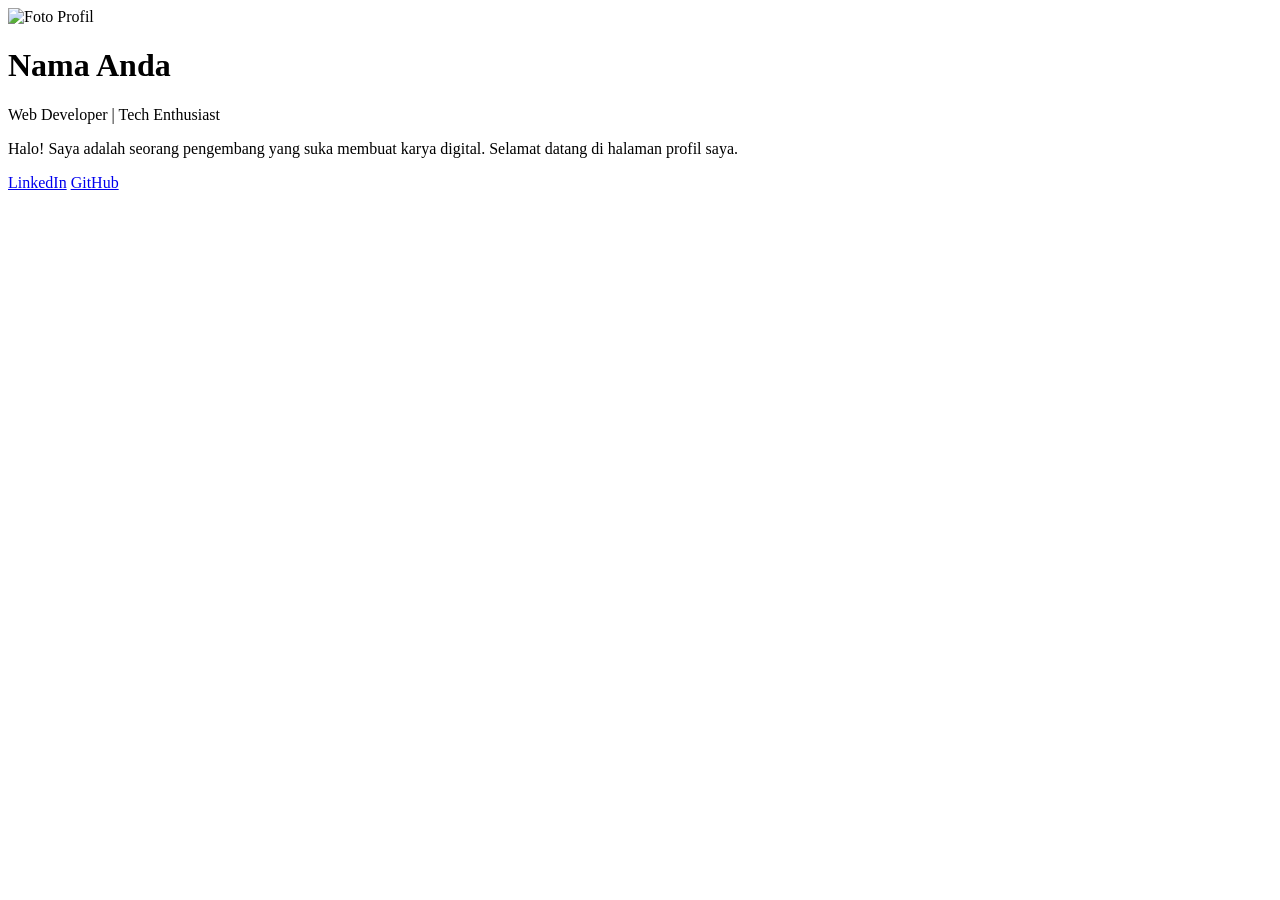
==== index.html @ d585cf70 "Create index.html" ====
<!DOCTYPE html>
<html lang="id">
<head>
    <meta charset="UTF-8">
    <meta name="viewport" content="width=device-width, initial-scale=1.0">
    <title>Profil Saya</title>
    <link rel="stylesheet" href="style.css">
</head>
<body>
    <div class="container">
        <!-- Ganti URL di bawah dengan link foto Anda -->
        <img src="https://via.placeholder.com/150" alt="Foto Profil" class="profile-img">
        
        <h1>Nama Anda</h1>
        <p class="title">Web Developer | Tech Enthusiast</p>
        <p class="about">Halo! Saya adalah seorang pengembang yang suka membuat karya digital. Selamat datang di halaman profil saya.</p>
        
        <div class="links">
            <!-- Ubah link di bawah dengan sosial media Anda -->
            <a href="https://linkedin.com/in/username" target="_blank">LinkedIn</a>
            <a href="https://github.com/username" target="_blank">GitHub</a>
        </div>
    </div>
</body>
</html>
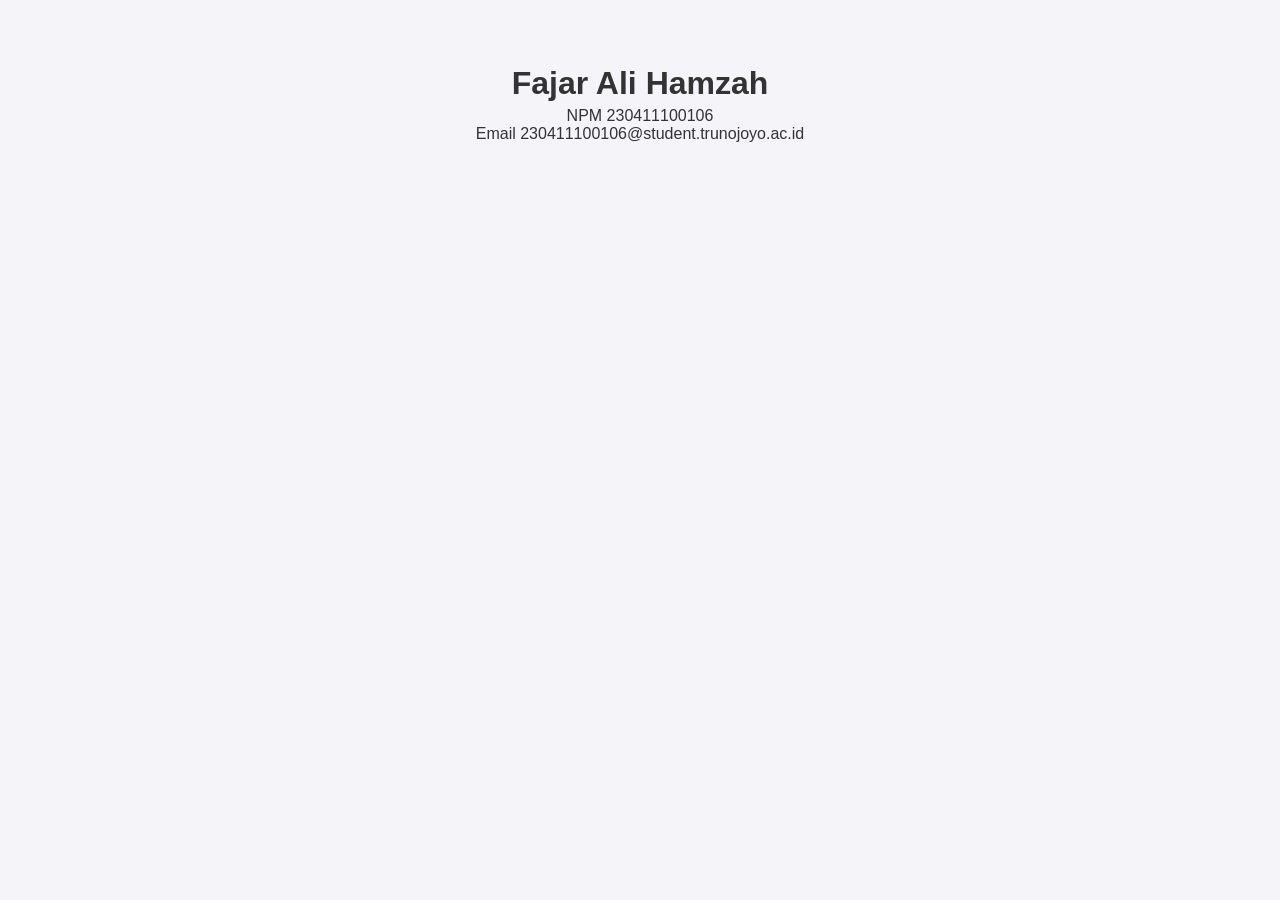
==== commit 8f052991: "Update index.html" ====
--- a/index.html
+++ b/index.html
@@ -3,23 +3,28 @@
 <head>
     <meta charset="UTF-8">
     <meta name="viewport" content="width=device-width, initial-scale=1.0">
-    <title>Profil Saya</title>
+    <title>Profil Mahasiswa | Elegant Portfolio</title>
+    <!-- Font modern dari Google -->
+    <link href="https://fonts.googleapis.com/css2?family=Poppins:wght@300;400;600&display=swap" rel="stylesheet">
+    
+    <!-- BARIS INILAH YANG MENGHUBUNGKAN HTML DENGAN CSS -->
     <link rel="stylesheet" href="style.css">
 </head>
 <body>
-    <div class="container">
-        <!-- Ganti URL di bawah dengan link foto Anda -->
-        <img src="https://via.placeholder.com/150" alt="Foto Profil" class="profile-img">
+
+    <div class="profile-card">
+        <h1 class="profile-name">Fajar Ali Hamzah</h1>
         
-        <h1>Nama Anda</h1>
-        <p class="title">Web Developer | Tech Enthusiast</p>
-        <p class="about">Halo! Saya adalah seorang pengembang yang suka membuat karya digital. Selamat datang di halaman profil saya.</p>
-        
-        <div class="links">
-            <!-- Ubah link di bawah dengan sosial media Anda -->
-            <a href="https://linkedin.com/in/username" target="_blank">LinkedIn</a>
-            <a href="https://github.com/username" target="_blank">GitHub</a>
+        <div class="data-group">
+            <span class="data-label">NPM</span>
+            <span class="data-value">230411100106</span>
+        </div>
+
+        <div class="data-group">
+            <span class="data-label">Email</span>
+            <span class="data-value">230411100106@student.trunojoyo.ac.id</span>
         </div>
     </div>
+
 </body>
 </html>
--- a/style.css
+++ b/style.css
@@ -0,0 +1,44 @@
+body {
+    font-family: 'Segoe UI', Tahoma, Geneva, Verdana, sans-serif;
+    background-color: #f4f4f9;
+    color: #333;
+    text-align: center;
+    padding: 50px 20px;
+    margin: 0;
+}
+.container {
+    background: white;
+    max-width: 500px;
+    margin: 0 auto;
+    padding: 40px 30px;
+    border-radius: 12px;
+    box-shadow: 0 10px 20px rgba(0,0,0,0.1);
+}
+.profile-img {
+    border-radius: 50%;
+    width: 150px;
+    height: 150px;
+    object-fit: cover;
+    border: 4px solid #007bff;
+}
+h1 {
+    margin: 15px 0 5px;
+}
+.title {
+    color: #666;
+    font-weight: bold;
+    margin-bottom: 20px;
+}
+.links a {
+    display: inline-block;
+    margin: 5px 10px;
+    padding: 10px 25px;
+    text-decoration: none;
+    color: white;
+    background-color: #007bff;
+    border-radius: 8px;
+    transition: 0.3s;
+}
+.links a:hover {
+    background-color: #0056b3;
+}
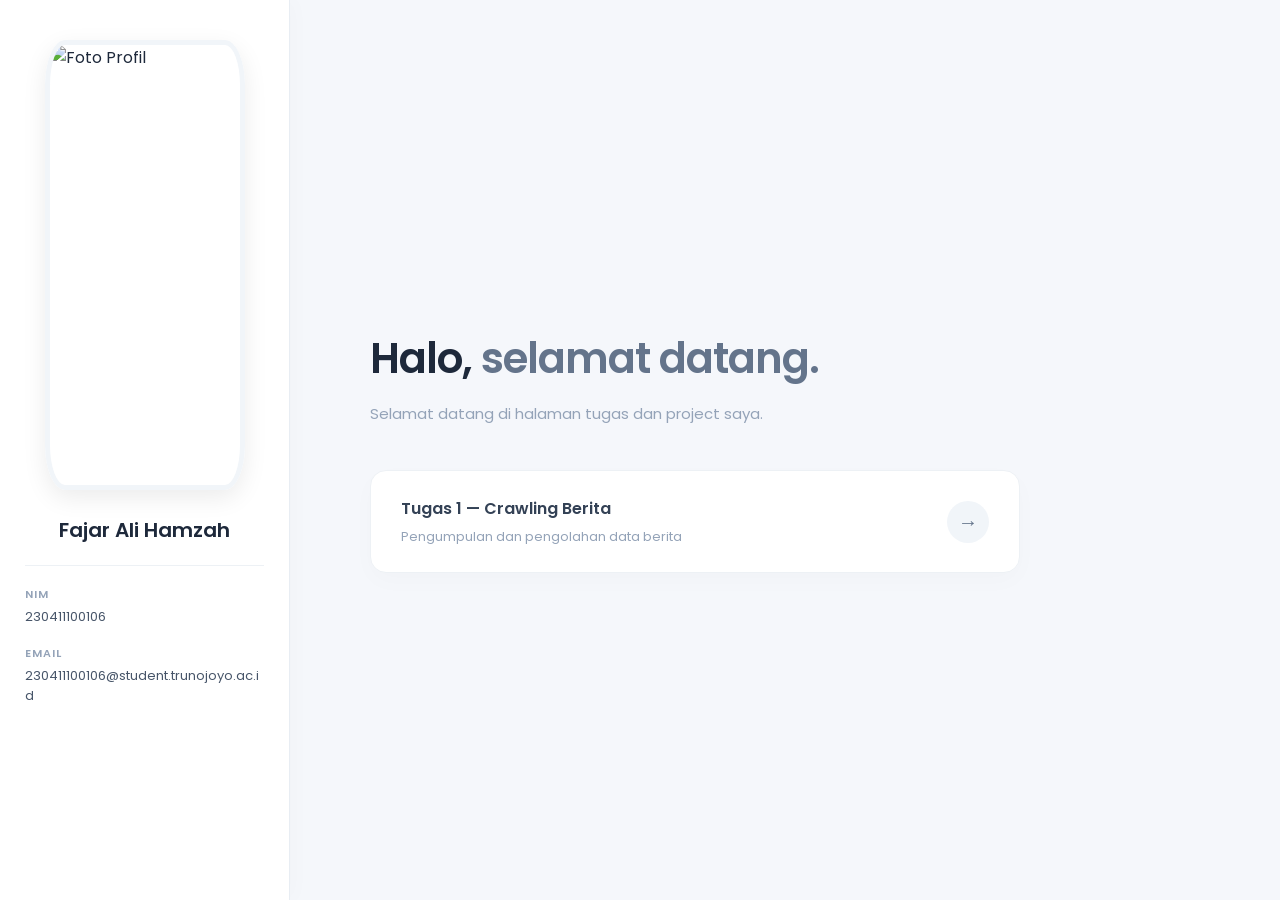
==== commit f189b999: "Update index.html" ====
--- a/index.html
+++ b/index.html
@@ -3,27 +3,247 @@
 <head>
     <meta charset="UTF-8">
     <meta name="viewport" content="width=device-width, initial-scale=1.0">
-    <title>Profil Mahasiswa | Elegant Portfolio</title>
-    <!-- Font modern dari Google -->
-    <link href="https://fonts.googleapis.com/css2?family=Poppins:wght@300;400;600&display=swap" rel="stylesheet">
-    
-    <!-- BARIS INILAH YANG MENGHUBUNGKAN HTML DENGAN CSS -->
-    <link rel="stylesheet" href="style.css">
+    <title>PPW | Fajar Ali Hamzah</title>
+
+    <!-- Font Poppins -->
+    <link href="https://fonts.googleapis.com/css2?family=Poppins:wght@400;500;600;700&display=swap" rel="stylesheet">
+
+    <style>
+        * {
+            margin: 0;
+            padding: 0;
+            box-sizing: border-box;
+        }
+
+        body {
+            font-family: 'Poppins', sans-serif;
+            background: #f5f7fb;
+            color: #1e293b;
+            min-height: 100vh;
+        }
+
+        /* Layout utama */
+        .container {
+            display: flex;
+            min-height: 100vh;
+        }
+
+        /* Sidebar */
+        .sidebar {
+            width: 290px;
+            background: #ffffff;
+            padding: 40px 25px;
+            display: flex;
+            flex-direction: column;
+            align-items: center;
+            border-right: 1px solid #e8edf3;
+            box-shadow: 4px 0 20px rgba(0, 0, 0, 0.02);
+        }
+
+        /* Foto profil */
+        .profile-img {
+            width: 200px;
+            height: 50vh;
+            border-radius: 10%;
+            object-fit: cover;
+            border: 5px solid #f1f5f9;
+            box-shadow: 0 8px 25px rgba(0, 0, 0, 0.08);
+            margin-bottom: 25px;
+        }
+
+        .profile-name {
+            font-size: 20px;
+            font-weight: 600;
+            text-align: center;
+            color: #1e293b;
+            margin-bottom: 20px;
+        }
+
+        /* Informasi profil */
+        .profile-info {
+            width: 100%;
+            border-top: 1px solid #edf1f5;
+            padding-top: 20px;
+        }
+
+        .info-item {
+            margin-bottom: 18px;
+        }
+
+        .info-label {
+            font-size: 11px;
+            font-weight: 600;
+            color: #94a3b8;
+            text-transform: uppercase;
+            letter-spacing: 1px;
+            margin-bottom: 4px;
+        }
+
+        .info-value {
+            font-size: 13px;
+            color: #475569;
+            word-break: break-word;
+        }
+
+        /* Konten utama */
+        .main-content {
+            flex: 1;
+            padding: 70px 80px;
+            display: flex;
+            flex-direction: column;
+            justify-content: center;
+        }
+
+        .welcome-text {
+            font-size: 42px;
+            font-weight: 600;
+            color: #1e293b;
+            margin-bottom: 12px;
+            letter-spacing: -1px;
+        }
+
+        .welcome-text span {
+            color: #64748b;
+        }
+
+        .subtitle {
+            font-size: 15px;
+            color: #94a3b8;
+            margin-bottom: 45px;
+        }
+
+        /* Kartu tugas */
+        .task-card {
+            background: #ffffff;
+            border: 1px solid #edf1f5;
+            border-radius: 16px;
+            padding: 25px 30px;
+            max-width: 650px;
+            display: flex;
+            align-items: center;
+            justify-content: space-between;
+            text-decoration: none;
+            transition: all 0.3s ease;
+            box-shadow: 0 8px 25px rgba(0, 0, 0, 0.02);
+        }
+
+        .task-card:hover {
+            transform: translateY(-5px);
+            box-shadow: 0 15px 35px rgba(0, 0, 0, 0.08);
+            border-color: #cbd5e1;
+        }
+
+        .task-info h3 {
+            font-size: 16px;
+            font-weight: 600;
+            color: #334155;
+            margin-bottom: 6px;
+        }
+
+        .task-info p {
+            font-size: 13px;
+            color: #94a3b8;
+        }
+
+        .arrow {
+            width: 42px;
+            height: 42px;
+            border-radius: 50%;
+            background: #f1f5f9;
+            display: flex;
+            align-items: center;
+            justify-content: center;
+            color: #64748b;
+            font-size: 20px;
+            transition: 0.3s;
+        }
+
+        .task-card:hover .arrow {
+            background: #334155;
+            color: white;
+        }
+
+        /* Responsif */
+        @media (max-width: 768px) {
+            .container {
+                flex-direction: column;
+            }
+
+            .sidebar {
+                width: 100%;
+                padding: 30px 25px;
+            }
+
+            .main-content {
+                padding: 45px 25px;
+            }
+
+            .welcome-text {
+                font-size: 32px;
+            }
+
+            .task-card {
+                padding: 20px;
+            }
+        }
+    </style>
 </head>
+
 <body>
 
-    <div class="profile-card">
-        <h1 class="profile-name">Fajar Ali Hamzah</h1>
-        
-        <div class="data-group">
-            <span class="data-label">NPM</span>
-            <span class="data-value">230411100106</span>
-        </div>
-
-        <div class="data-group">
-            <span class="data-label">Email</span>
-            <span class="data-value">230411100106@student.trunojoyo.ac.id</span>
-        </div>
+    <div class="container">
+
+        <!-- SIDEBAR -->
+        <aside class="sidebar">
+
+            <!-- Ganti foto.jpg dengan foto Anda -->
+            <img src="foto.png" alt="Foto Profil" class="profile-img">
+
+            <h2 class="profile-name">Fajar Ali Hamzah</h2>
+
+            <div class="profile-info">
+
+                <div class="info-item">
+                    <div class="info-label">NIM</div>
+                    <div class="info-value">230411100106</div>
+                </div>
+
+                <div class="info-item">
+                    <div class="info-label">Email</div>
+                    <div class="info-value">230411100106@student.trunojoyo.ac.id</div>
+                </div>
+
+            </div>
+
+        </aside>
+
+        <!-- KONTEN UTAMA -->
+        <main class="main-content">
+
+            <h1 class="welcome-text">
+                Halo, <span>selamat datang.</span>
+            </h1>
+
+            <p class="subtitle">
+                Selamat datang di halaman tugas dan project saya.
+            </p>
+
+            <!-- Hyperlink menuju halaman tugas 1 -->
+            <a href="tugas1.html" class="task-card">
+
+                <div class="task-info">
+                    <h3>Tugas 1 — Crawling Berita</h3>
+                    <p>Pengumpulan dan pengolahan data berita</p>
+                </div>
+
+                <div class="arrow">
+                    →
+                </div>
+
+            </a>
+
+        </main>
+
     </div>
 
 </body>
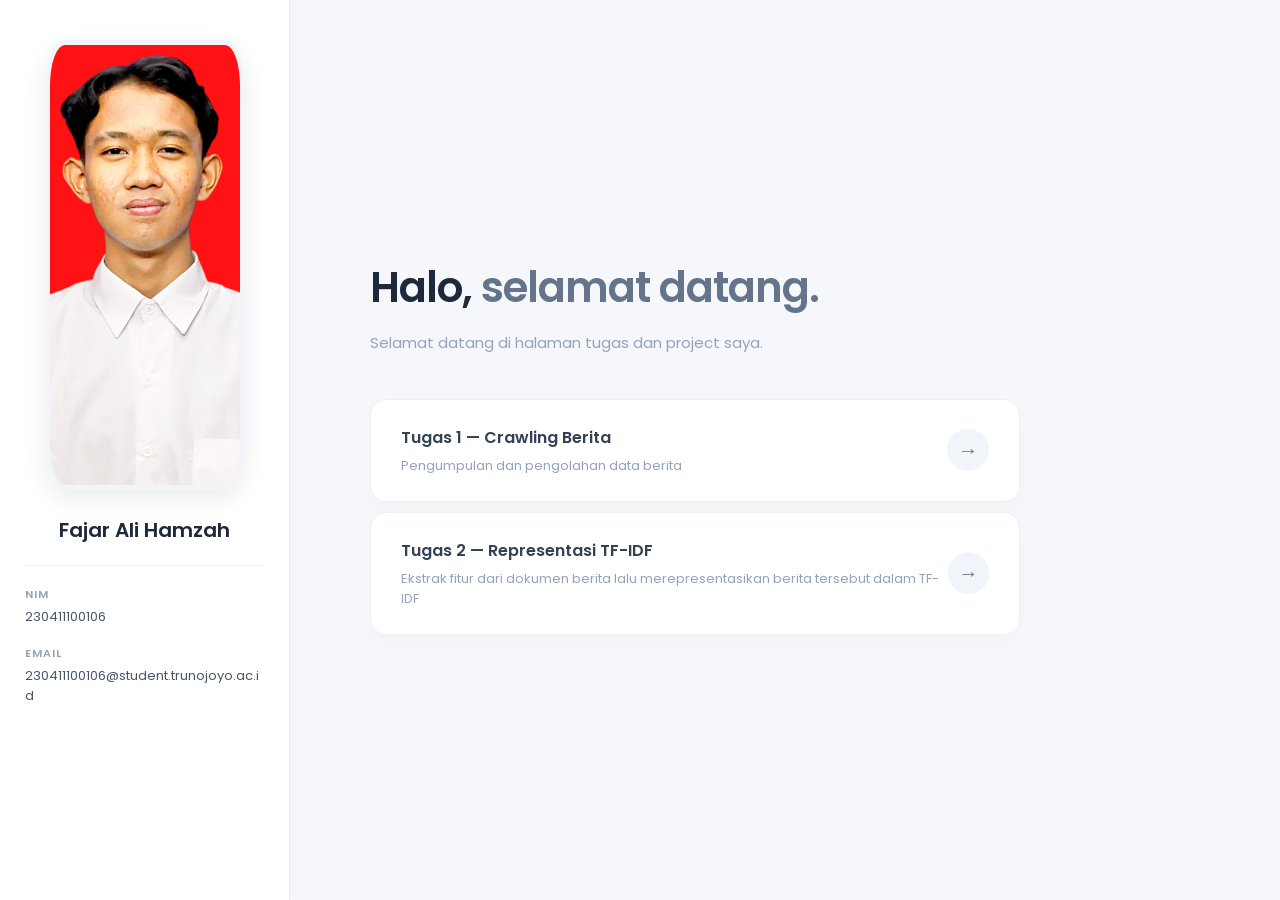
==== commit 3bfd9843: "Update index.html" ====
--- a/index.html
+++ b/index.html
@@ -125,6 +125,7 @@
             text-decoration: none;
             transition: all 0.3s ease;
             box-shadow: 0 8px 25px rgba(0, 0, 0, 0.02);
+            margin-bottom: 10px;
         }
 
         .task-card:hover {
@@ -242,6 +243,20 @@
 
             </a>
 
+            <!-- Hyperlink menuju halaman tugas 1 -->
+            <a href="tugas2.html" class="task-card">
+
+                <div class="task-info">
+                    <h3>Tugas 2 — Representasi TF-IDF</h3>
+                    <p>Ekstrak fitur dari dokumen berita lalu merepresentasikan berita tersebut dalam TF-IDF</p>
+                </div>
+
+                <div class="arrow">
+                    →
+                </div>
+
+            </a>
+
         </main>
 
     </div>
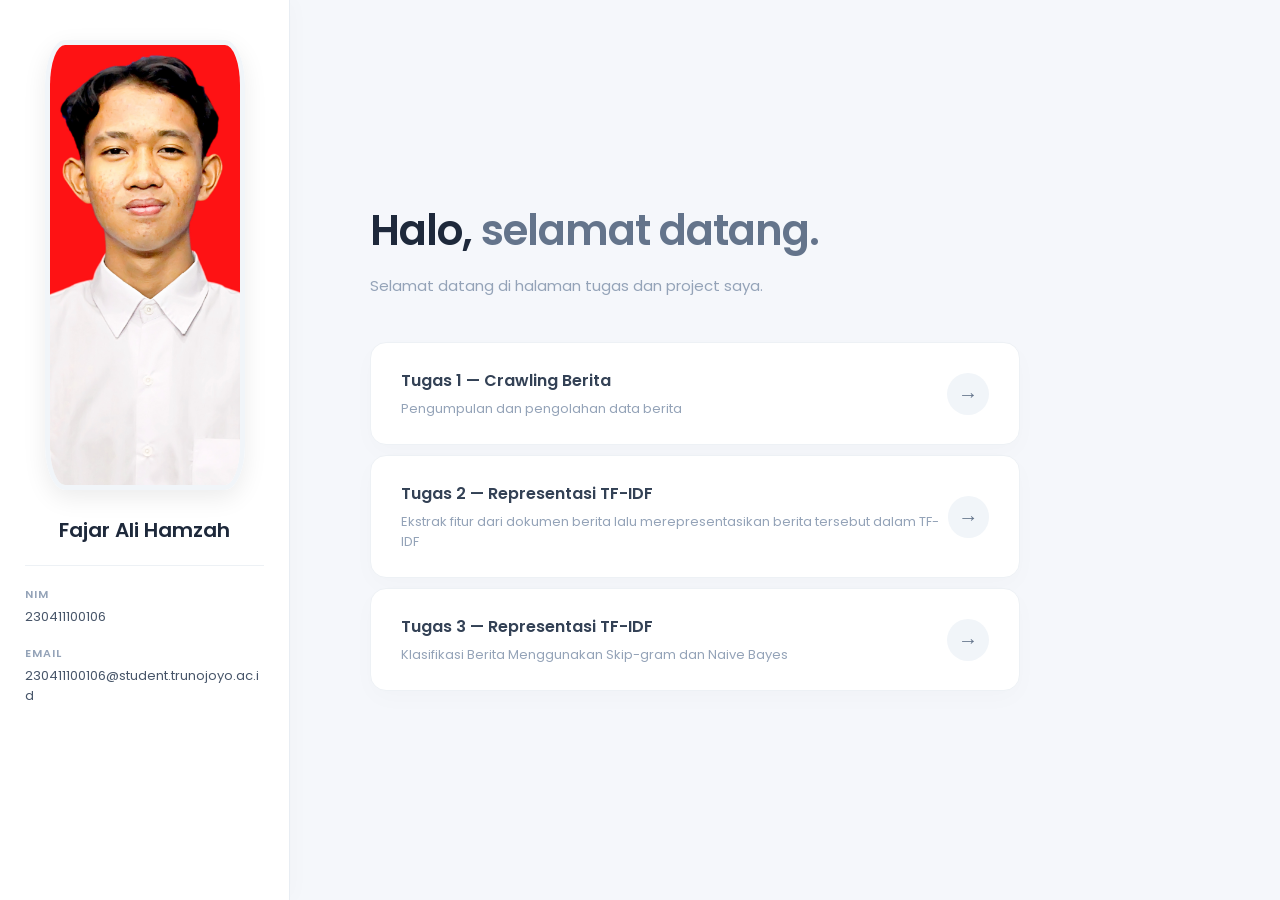
==== commit 7e2c62a7: "Update index.html" ====
--- a/index.html
+++ b/index.html
@@ -257,6 +257,20 @@
 
             </a>
 
+            <!-- Hyperlink menuju halaman tugas 1 -->
+            <a href="tugas3.html" class="task-card">
+
+                <div class="task-info">
+                    <h3>Tugas 3 — Representasi TF-IDF</h3>
+                    <p>Klasifikasi Berita Menggunakan Skip-gram dan Naive Bayes</p>
+                </div>
+
+                <div class="arrow">
+                    →
+                </div>
+
+            </a>
+            
         </main>
 
     </div>
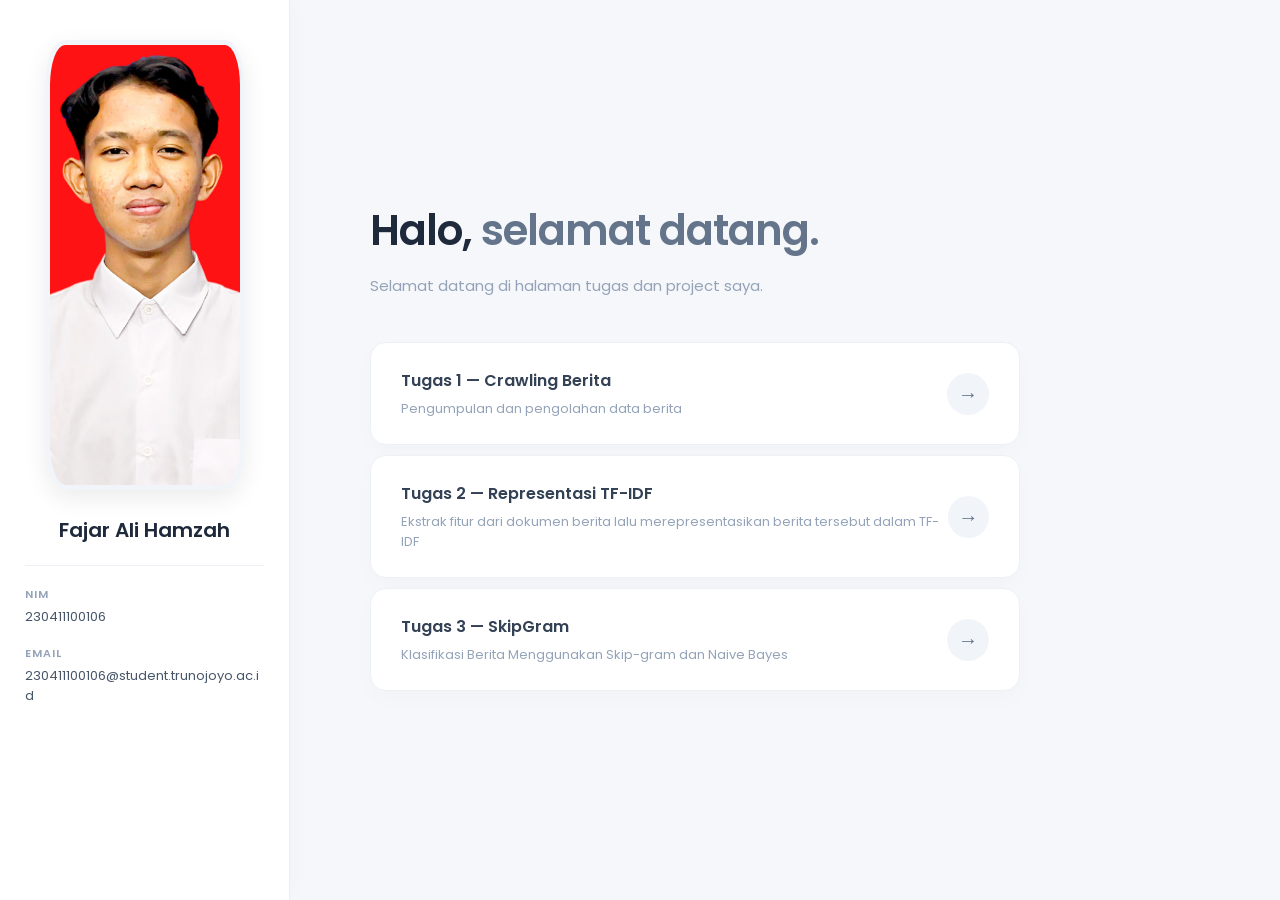
==== commit 7bde7ab1: "Update index.html" ====
--- a/index.html
+++ b/index.html
@@ -261,7 +261,7 @@
             <a href="tugas3.html" class="task-card">
 
                 <div class="task-info">
-                    <h3>Tugas 3 — Representasi TF-IDF</h3>
+                    <h3>Tugas 3 — SkipGram</h3>
                     <p>Klasifikasi Berita Menggunakan Skip-gram dan Naive Bayes</p>
                 </div>
 
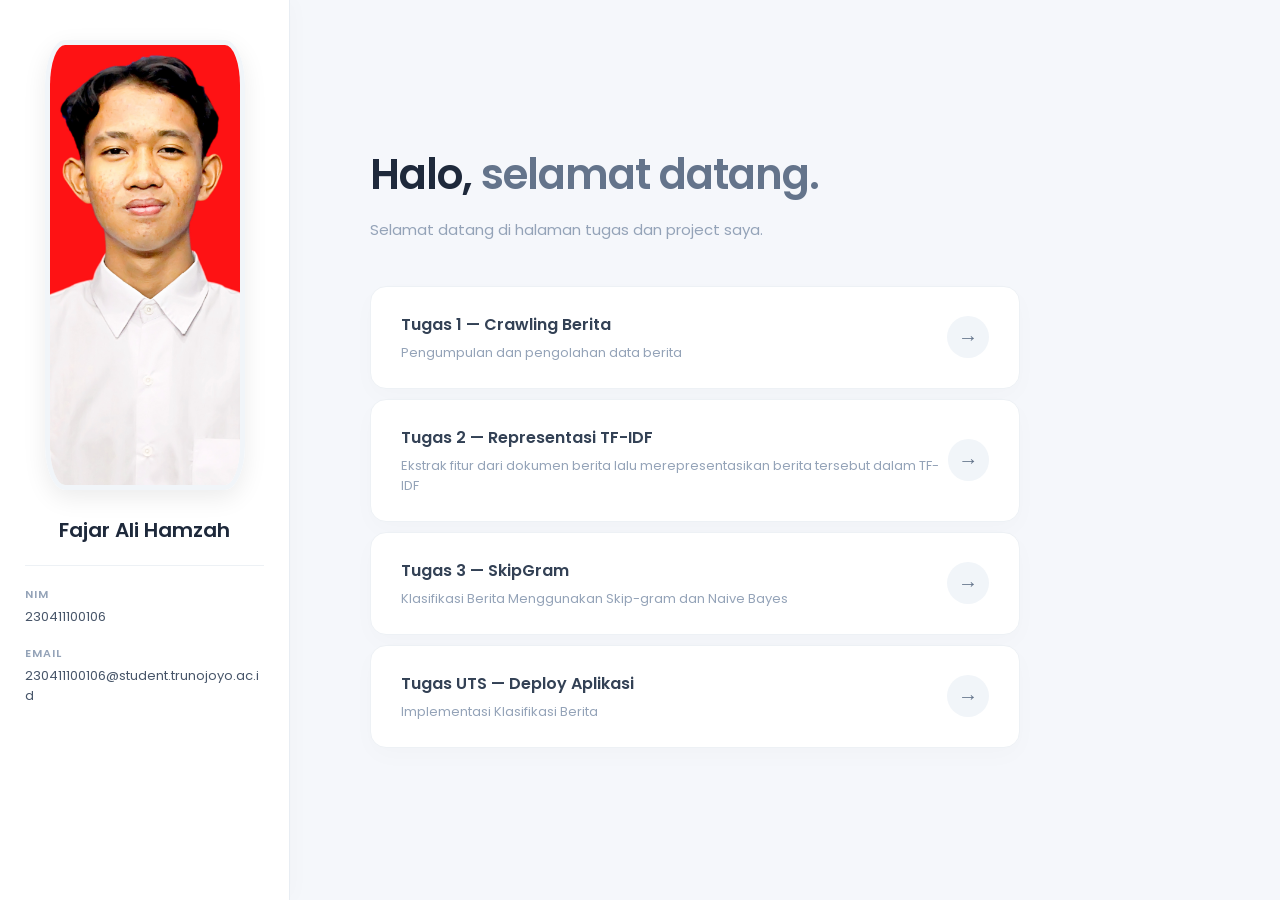
==== commit bd67c476: "Update index.html" ====
--- a/index.html
+++ b/index.html
@@ -270,7 +270,20 @@
                 </div>
 
             </a>
-            
+
+                        <!-- Hyperlink menuju halaman tugas 1 -->
+            <a href="uts.html" class="task-card">
+
+                <div class="task-info">
+                    <h3>Tugas UTS — Deploy Aplikasi</h3>
+                    <p>Implementasi Klasifikasi Berita</p>
+                </div>
+
+                <div class="arrow">
+                    →
+                </div>
+
+            </a>
         </main>
 
     </div>
